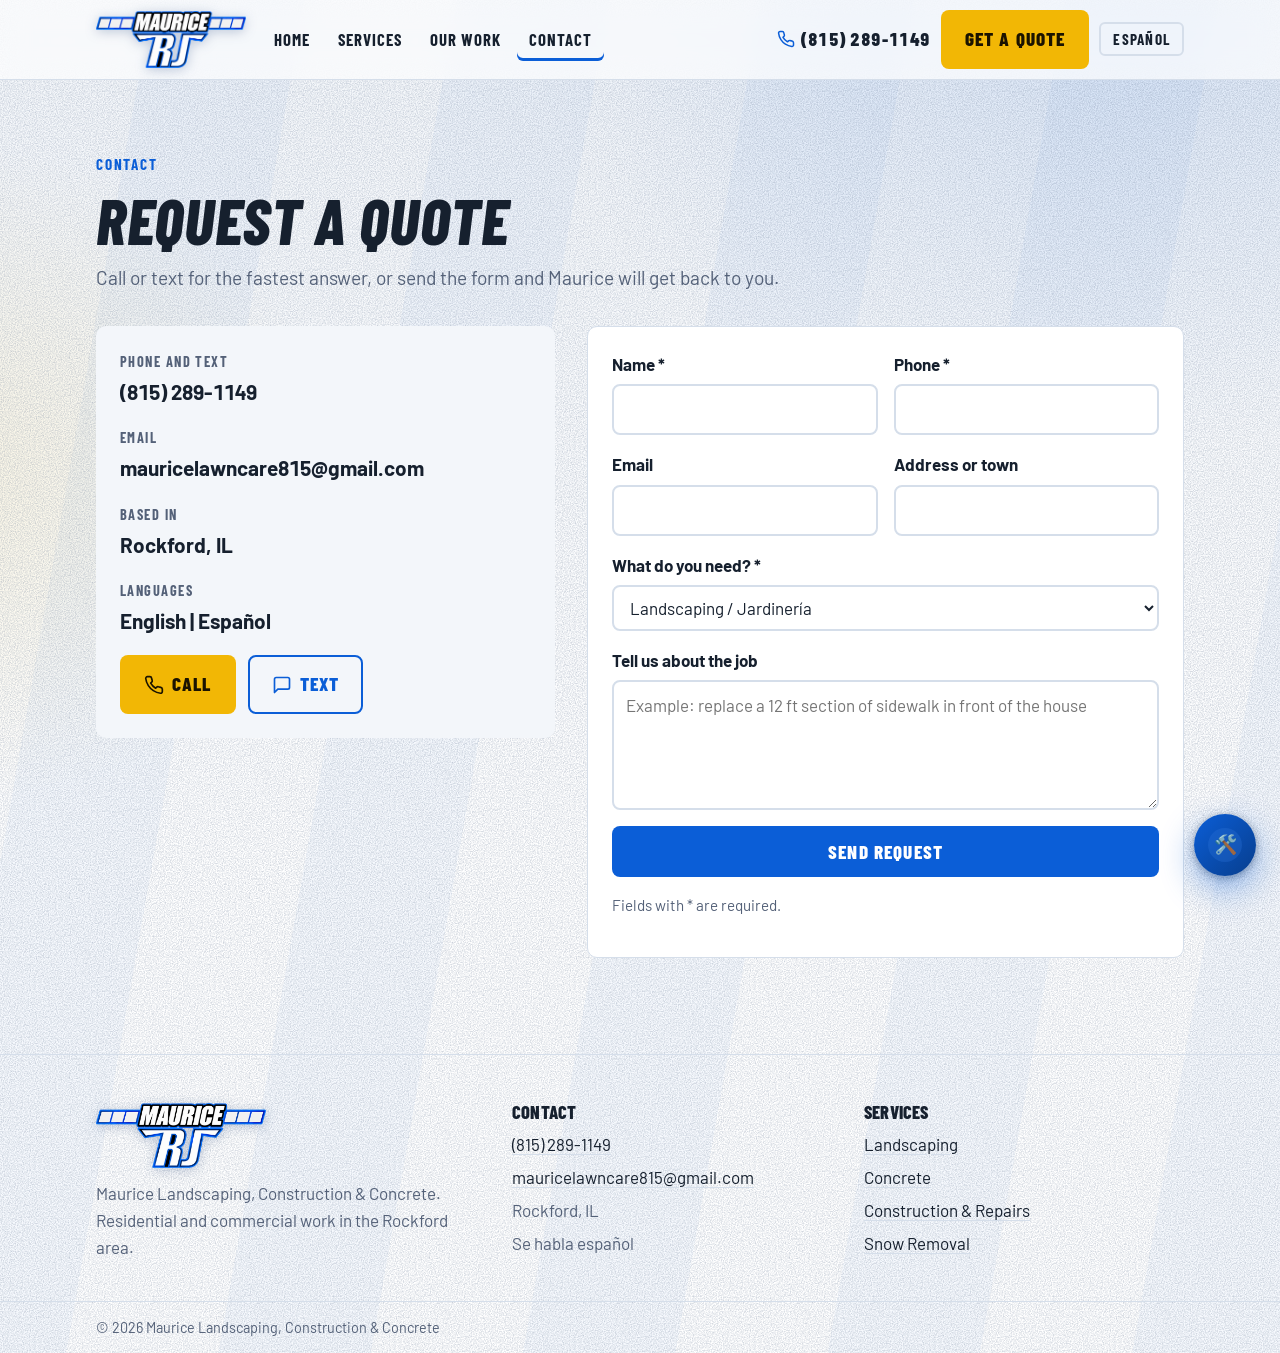
==== contact.html @ 435eb4b1 "Draft website for Maurice RJ (for review) Co-Authored-By: Claude Opus 5.5 <noreply@anthropic.com>" ====
<!doctype html>
<html lang="en" data-lang="en" data-title-en="Request a Quote | Maurice RJ" data-title-es="Pedir cotización | Maurice RJ">
<head>
  <meta charset="utf-8">
  <meta name="viewport" content="width=device-width, initial-scale=1, viewport-fit=cover">
  <title>Request a Quote | Maurice RJ</title>
  <meta name="robots" content="noindex"><!-- draft: remove at launch -->
  <meta name="description" content="Request a quote from Maurice Landscaping, Construction &amp; Concrete. Call or text (815) 289-1149.">
  <link rel="icon" type="image/png" href="images/logo-640.png">
  <link rel="preconnect" href="https://fonts.googleapis.com">
  <link rel="preconnect" href="https://fonts.gstatic.com" crossorigin>
  <link rel="stylesheet" href="https://fonts.googleapis.com/css2?family=Barlow+Condensed:ital,wght@0,700;0,800;1,700;1,800&family=Barlow:wght@400;600;700&display=swap">
  <link rel="stylesheet" href="styles.css">
</head>
<body class="fluid">
  <header class="site-header">
    <div class="wrap">
      <a class="brand" href="index.html" aria-label="Maurice RJ home"><img src="images/logo-640.png" alt="Maurice RJ" width="640" height="242"></a>
      <nav class="nav" aria-label="Main">
        <a href="index.html"><span lang="en">Home</span><span lang="es">Inicio</span></a>
        <a href="services.html"><span lang="en">Services</span><span lang="es">Servicios</span></a>
        <a href="gallery.html"><span lang="en">Our Work</span><span lang="es">Trabajos</span></a>
        <a href="contact.html" aria-current="page"><span lang="en">Contact</span><span lang="es">Contacto</span></a>
      </nav>
      <div class="header-actions">
        <a class="header-phone" href="tel:+18152891149"><svg viewBox="0 0 24 24" fill="none" stroke="currentColor" stroke-width="2" stroke-linecap="round" stroke-linejoin="round" aria-hidden="true"><path d="M22 16.9v3a2 2 0 0 1-2.2 2 19.8 19.8 0 0 1-8.6-3.1 19.5 19.5 0 0 1-6-6A19.8 19.8 0 0 1 2.1 4.2 2 2 0 0 1 4.1 2h3a2 2 0 0 1 2 1.7c.1.9.4 1.8.7 2.7a2 2 0 0 1-.5 2.1L8 9.8a16 16 0 0 0 6 6l1.3-1.3a2 2 0 0 1 2.1-.4c.9.3 1.8.6 2.7.7a2 2 0 0 1 1.7 2z"/></svg><span>(815) 289-1149</span></a>
        <a class="btn btn-signal header-quote" href="contact.html"><span lang="en">Get a quote</span><span lang="es">Cotización</span></a>
        <button class="lang-toggle" type="button">Español</button>
      </div>
    </div>
  </header>

  <main>

    <section>
      <div class="wrap">
        <div class="section-head">
          <span class="eyebrow"><span lang="en">Contact</span><span lang="es">Contacto</span></span>
          <h1 lang="en">Request a quote</h1><h1 lang="es">Pida una cotización</h1>
          <p lang="en" class="lead">Call or text for the fastest answer, or send the form and Maurice will get back to you.</p><p lang="es" class="lead">Llame o mande texto para una respuesta rápida, o mande el formulario y Maurice le contestará.</p>
        </div>
        <div class="contact-grid">
          <div class="contact-card">
            <div class="contact-line"><span class="k"><span lang="en">Phone and text</span><span lang="es">Teléfono y texto</span></span><span class="v"><a href="tel:+18152891149">(815) 289-1149</a></span></div>
            <div class="contact-line"><span class="k">Email</span><span class="v"><a href="mailto:mauricelawncare815@gmail.com">mauricelawncare815@gmail.com</a></span></div>
            <div class="contact-line"><span class="k"><span lang="en">Based in</span><span lang="es">Ubicados en</span></span><span class="v">Rockford, IL</span></div>
            <div class="contact-line"><span class="k"><span lang="en">Languages</span><span lang="es">Idiomas</span></span><span class="v">English | Español</span></div>
            
      <div class="btn-row">
        <a class="btn btn-signal" href="tel:+18152891149"><svg viewBox="0 0 24 24" fill="none" stroke="currentColor" stroke-width="2" stroke-linecap="round" stroke-linejoin="round" aria-hidden="true"><path d="M22 16.9v3a2 2 0 0 1-2.2 2 19.8 19.8 0 0 1-8.6-3.1 19.5 19.5 0 0 1-6-6A19.8 19.8 0 0 1 2.1 4.2 2 2 0 0 1 4.1 2h3a2 2 0 0 1 2 1.7c.1.9.4 1.8.7 2.7a2 2 0 0 1-.5 2.1L8 9.8a16 16 0 0 0 6 6l1.3-1.3a2 2 0 0 1 2.1-.4c.9.3 1.8.6 2.7.7a2 2 0 0 1 1.7 2z"/></svg><span lang="en">Call</span><span lang="es">Llamar</span></a>
        <a class="btn btn-outline" href="sms:+18152891149"><svg viewBox="0 0 24 24" fill="none" stroke="currentColor" stroke-width="2" stroke-linecap="round" stroke-linejoin="round" aria-hidden="true"><path d="M21 15a2 2 0 0 1-2 2H7l-4 4V5a2 2 0 0 1 2-2h14a2 2 0 0 1 2 2z"/></svg><span lang="en">Text</span><span lang="es">Texto</span></a>
      </div>
          </div>
          <form id="quote-form" novalidate>
            <div class="field-row">
              <div class="field"><label for="name"><span lang="en">Name</span><span lang="es">Nombre</span> *</label><input id="name" name="name" autocomplete="name" required></div>
              <div class="field"><label for="phone"><span lang="en">Phone</span><span lang="es">Teléfono</span> *</label><input id="phone" name="phone" type="tel" autocomplete="tel" required></div>
            </div>
            <div class="field-row">
              <div class="field"><label for="email">Email</label><input id="email" name="email" type="email" autocomplete="email"></div>
              <div class="field"><label for="address"><span lang="en">Address or town</span><span lang="es">Dirección o ciudad</span></label><input id="address" name="address" autocomplete="street-address"></div>
            </div>
            <div class="field">
              <label for="service"><span lang="en">What do you need?</span><span lang="es">¿Qué necesita?</span> *</label>
              <select id="service" name="service" required>
                <option value="Landscaping">Landscaping / Jardinería</option>
                <option value="Concrete">Concrete / Concreto</option>
                <option value="Construction or repairs">Construction or repairs / Construcción o reparaciones</option>
                <option value="Snow removal">Snow removal / Limpieza de nieve</option>
                <option value="HOA or commercial contract">HOA or commercial contract / Contrato para asociación o comercial</option>
                <option value="Other">Other / Otro</option>
              </select>
            </div>
            <div class="field">
              <label for="message"><span lang="en">Tell us about the job</span><span lang="es">Cuéntenos del trabajo</span></label>
              <textarea id="message" name="message" data-ph-en="Example: replace a 12 ft section of sidewalk in front of the house" data-ph-es="Ejemplo: cambiar 12 pies de banqueta enfrente de la casa"></textarea>
            </div>
            <button class="btn btn-primary" type="submit"><span lang="en">Send request</span><span lang="es">Enviar solicitud</span></button>
            <p lang="en" class="form-note">Fields with * are required.</p><p lang="es" class="form-note">Los campos con * son obligatorios.</p>
            <p class="form-status" id="form-status" role="status" aria-live="polite"></p>
          </form>
        </div>
      </div>
    </section>
  </main>

  <footer class="site-footer">
    <div class="wrap">
      <div style="display:grid;gap:12px;align-content:start">
        <img src="images/logo-640.png" alt="Maurice RJ" width="640" height="242">
        <p lang="en">Maurice Landscaping, Construction &amp; Concrete. Residential and commercial work in the Rockford area.</p><p lang="es">Maurice Landscaping, Construction &amp; Concrete. Trabajos residenciales y comerciales en el área de Rockford.</p>
      </div>
      <div>
        <h3><span lang="en">Contact</span><span lang="es">Contacto</span></h3>
        <ul>
          <li><a href="tel:+18152891149">(815) 289-1149</a></li>
          <li><a href="mailto:mauricelawncare815@gmail.com">mauricelawncare815@gmail.com</a></li>
          <li>Rockford, IL</li>
          <li><span lang="en">Se habla español</span><span lang="es">Se habla español</span></li>
        </ul>
      </div>
      <div>
        <h3><span lang="en">Services</span><span lang="es">Servicios</span></h3>
        <ul>
          <li><a href="services.html#landscaping"><span lang="en">Landscaping</span><span lang="es">Jardinería</span></a></li>
          <li><a href="services.html#concrete"><span lang="en">Concrete</span><span lang="es">Concreto</span></a></li>
          <li><a href="services.html#repairs"><span lang="en">Construction &amp; Repairs</span><span lang="es">Construcción y reparaciones</span></a></li>
          <li><a href="services.html#snow"><span lang="en">Snow Removal</span><span lang="es">Limpieza de nieve</span></a></li>
        </ul>
      </div>
    </div>
    <div class="copyright"><div class="wrap">&copy; <span id="year">2026</span> Maurice Landscaping, Construction &amp; Concrete</div></div>
  </footer>

  <div class="mobile-bar">
    <a class="btn btn-signal" href="tel:+18152891149"><svg viewBox="0 0 24 24" fill="none" stroke="currentColor" stroke-width="2" stroke-linecap="round" stroke-linejoin="round" aria-hidden="true"><path d="M22 16.9v3a2 2 0 0 1-2.2 2 19.8 19.8 0 0 1-8.6-3.1 19.5 19.5 0 0 1-6-6A19.8 19.8 0 0 1 2.1 4.2 2 2 0 0 1 4.1 2h3a2 2 0 0 1 2 1.7c.1.9.4 1.8.7 2.7a2 2 0 0 1-.5 2.1L8 9.8a16 16 0 0 0 6 6l1.3-1.3a2 2 0 0 1 2.1-.4c.9.3 1.8.6 2.7.7a2 2 0 0 1 1.7 2z"/></svg><span lang="en">Call</span><span lang="es">Llamar</span></a>
    <a class="btn btn-primary" href="sms:+18152891149"><svg viewBox="0 0 24 24" fill="none" stroke="currentColor" stroke-width="2" stroke-linecap="round" stroke-linejoin="round" aria-hidden="true"><path d="M21 15a2 2 0 0 1-2 2H7l-4 4V5a2 2 0 0 1 2-2h14a2 2 0 0 1 2 2z"/></svg><span lang="en">Text</span><span lang="es">Texto</span></a>
  </div>

  <script src="site.js"></script>
  <script src="bizbot-static.js" data-config="bizbot-config.json" defer></script>
</body>
</html>
---- styles.css ----
/* Maurice RJ website
   Layout: bold blue header band with the logo, wide content column, sturdy cards for services,
   big tap targets for Call / Text. Headings echo the slanted logo lettering. */
#bizbot-root { --bizbot-bottom: 24px; --bizbot-bottom-mobile: calc(84px + env(safe-area-inset-bottom, 0px)); }
:root {
  --blue: #0b5ed7;        /* logo blue, main accent */
  --blue-deep: #0a2f6b;   /* header band, footer */
  --ink: #16202e;         /* body text */
  --muted: #546178;       /* secondary text, blue-biased gray */
  --line: #d5deea;        /* borders */
  --surface: #f3f6fa;     /* concrete-light panels */
  --bg: #ffffff;
  --card: #ffffff;
  --on-blue: #ffffff;
  --signal: #f2b705;      /* small highlight, like a job-site marker */
  --font-display: "Barlow Condensed", "Arial Narrow", "Roboto Condensed", Impact, sans-serif;
  --font-body: "Barlow", "Segoe UI", Roboto, Helvetica, Arial, sans-serif;
  --grain: url("data:image/svg+xml,%3Csvg xmlns='http://www.w3.org/2000/svg' width='180' height='180'%3E%3Cfilter id='n'%3E%3CfeTurbulence type='fractalNoise' baseFrequency='.85' numOctaves='3' stitchTiles='stitch'/%3E%3CfeColorMatrix values='0 0 0 0 0.1 0 0 0 0 0.15 0 0 0 0 0.25 0 0 0 .55 -.18'/%3E%3C/filter%3E%3Crect width='100%25' height='100%25' filter='url(%23n)'/%3E%3C/svg%3E");
  --glow: rgba(11, 94, 215, 0.13);
  --glow2: rgba(242, 183, 5, 0.10);
  --stripe: rgba(11, 94, 215, 0.035);
  --header-bg: rgba(255, 255, 255, 0.72);
  --font-ui: var(--font-display);
  --font-label: var(--font-display);
  --accent-font: inherit;
  --accent-style: inherit;
  --accent-case: inherit;
  --h-weight: 800; --h-spacing: 0.01em; --h-style: italic; --h-case: uppercase; --h3-case: uppercase; --h3-weight: 800; --label-weight: 700;
  --radius: 10px;
  --wrap: 1120px;
  color-scheme: light;
}
@media (prefers-color-scheme: dark) {
  :root:not([data-theme="light"]) {
    --blue: #4c8ff0; --blue-deep: #071d42; --ink: #e7edf6; --muted: #a3b1c6; --line: #2a3a52;
    --surface: #111b2b; --bg: #0b1422; --card: #142035; --on-blue: #ffffff; --signal: #f2c230;
    --grain: url("data:image/svg+xml,%3Csvg xmlns='http://www.w3.org/2000/svg' width='180' height='180'%3E%3Cfilter id='n'%3E%3CfeTurbulence type='fractalNoise' baseFrequency='.85' numOctaves='3' stitchTiles='stitch'/%3E%3CfeColorMatrix values='0 0 0 0 1 0 0 0 0 1 0 0 0 0 1 0 0 0 .3 -.12'/%3E%3C/filter%3E%3Crect width='100%25' height='100%25' filter='url(%23n)'/%3E%3C/svg%3E"); --glow: rgba(76, 143, 240, 0.30); --glow2: rgba(242, 194, 48, 0.08); --stripe: rgba(255, 255, 255, 0.025); --header-bg: rgba(11, 20, 34, 0.72);
    color-scheme: dark;
  }
}
:root[data-theme="dark"] {
  --blue: #4c8ff0; --blue-deep: #071d42; --ink: #e7edf6; --muted: #a3b1c6; --line: #2a3a52;
  --surface: #111b2b; --bg: #0b1422; --card: #142035; --on-blue: #ffffff; --signal: #f2c230;
    --grain: url("data:image/svg+xml,%3Csvg xmlns='http://www.w3.org/2000/svg' width='180' height='180'%3E%3Cfilter id='n'%3E%3CfeTurbulence type='fractalNoise' baseFrequency='.85' numOctaves='3' stitchTiles='stitch'/%3E%3CfeColorMatrix values='0 0 0 0 1 0 0 0 0 1 0 0 0 0 1 0 0 0 .3 -.12'/%3E%3C/filter%3E%3Crect width='100%25' height='100%25' filter='url(%23n)'/%3E%3C/svg%3E"); --glow: rgba(76, 143, 240, 0.30); --glow2: rgba(242, 194, 48, 0.08); --stripe: rgba(255, 255, 255, 0.025); --header-bg: rgba(11, 20, 34, 0.72);
  color-scheme: dark;
}

* { box-sizing: border-box; }
html { -webkit-text-size-adjust: 100%; }
body {
  margin: 0;
  background: var(--bg);
  color: var(--ink);
  font-family: var(--font-body);
  font-size: 1.0625rem;
  line-height: 1.6;
}
img { max-width: 100%; height: auto; display: block; }
a { color: var(--blue); }
a:focus-visible, button:focus-visible, input:focus-visible, select:focus-visible, textarea:focus-visible {
  outline: 3px solid var(--signal); outline-offset: 2px;
}

/* Language switching: both languages live in the page, one is hidden */
html[data-lang="en"] [lang="es"]:not(html), html[data-lang="es"] [lang="en"]:not(html) { display: none !important; }

.wrap {
  max-width: var(--wrap);
  margin: 0 auto;
  padding-left: max(16px, env(safe-area-inset-left, 0px));
  padding-right: max(16px, env(safe-area-inset-right, 0px));
}

h1, h2, h3 {
  font-family: var(--font-display);
  font-weight: var(--h-weight);
  line-height: 1.05;
  letter-spacing: var(--h-spacing);
  text-wrap: balance;
  margin: 0;
}
h1 { font-size: clamp(2.4rem, 6vw, 4rem); font-style: var(--h-style); text-transform: var(--h-case); }
h2 { font-size: clamp(1.8rem, 4vw, 2.6rem); font-style: var(--h-style); text-transform: var(--h-case); }
h3 { font-size: 1.45rem; text-transform: var(--h3-case); font-weight: var(--h3-weight); }
.accent { font-family: var(--accent-font); font-style: var(--accent-style); text-transform: var(--accent-case); }
p { margin: 0; max-width: 65ch; }
.eyebrow {
  font-family: var(--font-label); font-weight: var(--label-weight); text-transform: uppercase;
  letter-spacing: 0.12em; font-size: 0.95rem; color: var(--blue);
}
.lead { font-size: 1.2rem; color: var(--muted); }

/* ---------- Header ---------- */
/* Glassy header that lets the page show through instead of a solid blue block */
.site-header {
  background: var(--header-bg);
  -webkit-backdrop-filter: blur(14px) saturate(1.2);
  backdrop-filter: blur(14px) saturate(1.2);
  color: var(--ink);
  position: sticky; top: env(safe-area-inset-top, 0px); z-index: 10;
  border-bottom: 1px solid var(--line);
}
.site-header .wrap {
  display: flex; align-items: center; gap: 16px; flex-wrap: wrap;
  padding-block: 10px;
}
.brand { display: flex; align-items: center; flex: 0 0 auto; }
.brand img { width: 150px; filter: drop-shadow(0 2px 6px rgba(10, 47, 107, 0.25)); }
.nav { display: flex; gap: 4px; flex-wrap: wrap; flex: 1 1 auto; }
.nav a {
  color: var(--ink); text-decoration: none;
  font-family: var(--font-ui); font-weight: 700; text-transform: uppercase; letter-spacing: 0.06em;
  font-size: 1.05rem; padding: 8px 12px; border-radius: 6px;
}
.nav a:hover { background: var(--surface); }
.nav a[aria-current="page"] { box-shadow: inset 0 -3px 0 var(--blue); }
.header-actions { display: flex; gap: 10px; align-items: center; margin-left: auto; }
.header-phone {
  display: inline-flex; align-items: center; gap: 6px; color: var(--ink); text-decoration: none;
  font: 800 1.15rem var(--font-ui); letter-spacing: 0.03em; font-variant-numeric: tabular-nums; white-space: nowrap;
}
.header-phone svg { width: 18px; height: 18px; color: var(--blue); }
.header-quote { min-height: 42px; padding: 8px 16px; font-size: 1.05rem; }
.lang-toggle {
  background: transparent; color: var(--ink); border: 2px solid var(--line);
  font: 700 0.95rem var(--font-ui); letter-spacing: 0.08em; text-transform: uppercase;
  padding: 6px 12px; border-radius: 6px; cursor: pointer;
}
.lang-toggle:hover { border-color: var(--blue); }

/* ---------- Buttons ---------- */
.btn {
  display: inline-flex; align-items: center; justify-content: center; gap: 8px;
  font-family: var(--font-ui); font-weight: 800; font-size: 1.2rem;
  text-transform: uppercase; letter-spacing: 0.06em; text-decoration: none;
  padding: 12px 22px; border-radius: 8px; border: 2px solid transparent; cursor: pointer;
  min-height: 48px;
}
.btn-primary { background: var(--blue); color: var(--on-blue); }
.btn-primary:hover { filter: brightness(1.08); }
.btn-signal { background: var(--signal); color: #1b1300; }
.btn-ghost { background: transparent; color: var(--on-blue); border-color: rgba(255,255,255,0.6); }
.btn-outline { background: transparent; color: var(--blue); border-color: var(--blue); }
.btn-row { display: flex; flex-wrap: wrap; gap: 12px; }
.btn svg { width: 20px; height: 20px; flex: 0 0 auto; }

/* ---------- Hero ---------- */
.hero {
  background:
    url("data:image/svg+xml,%3Csvg xmlns='http://www.w3.org/2000/svg' width='180' height='180'%3E%3Cfilter id='n'%3E%3CfeTurbulence type='fractalNoise' baseFrequency='.85' numOctaves='3' stitchTiles='stitch'/%3E%3CfeColorMatrix values='0 0 0 0 1 0 0 0 0 1 0 0 0 0 1 0 0 0 .3 -.12'/%3E%3C/filter%3E%3Crect width='100%25' height='100%25' filter='url(%23n)'/%3E%3C/svg%3E"),
    radial-gradient(60% 80% at 85% 10%, rgba(255,255,255,0.16), transparent 70%),
    repeating-linear-gradient(100deg, transparent 0 150px, rgba(255,255,255,0.03) 150px 300px),
    linear-gradient(115deg, var(--blue-deep) 0%, var(--blue-deep) 55%, var(--blue) 55.2%, var(--blue) 100%);
  background-size: 180px 180px, auto, auto, auto;
  color: var(--on-blue);
}
.hero .wrap {
  display: grid; grid-template-columns: minmax(0, 1.25fr) minmax(0, 1fr);
  gap: 32px; align-items: center; padding-block: 56px 64px;
}
.hero-copy { display: grid; gap: 18px; min-width: 0; }
.hero-copy .eyebrow { color: var(--signal); }
.hero-copy p { font-size: 1.2rem; color: rgba(255,255,255,0.88); }
.hero-badge {
  display: grid; gap: 14px; min-width: 0; padding: 0;
}
.hero-badge img { filter: drop-shadow(0 8px 18px rgba(0, 0, 0, 0.28)); }
.hero-badge img { width: 100%; max-width: 420px; margin: 0 auto; }
.phone-big {
  font-family: var(--font-display); font-weight: 800; font-size: clamp(2rem, 5vw, 2.8rem);
  letter-spacing: 0.02em; text-align: center; color: var(--on-blue); text-decoration: none;
  font-variant-numeric: tabular-nums;
}
.hero-badge small { display: block; text-align: center; color: rgba(255,255,255,0.8); font-size: 0.95rem; }

/* ---------- 3D home hero: the yard scene fills the hero, text sits on the left ---------- */
.hero3d { position: relative; overflow: hidden; }
.hero-scene { position: absolute; inset: 0; }
.hero-scene canvas, .trade-scene canvas { position: absolute; inset: 0; width: 100%; height: 100%; display: block; }
.hero-scene.no-webgl, .trade-scene.no-webgl { display: none; }
.hero3d .wrap {
  position: relative; z-index: 1; pointer-events: none;
  display: flex; align-items: center; min-height: clamp(560px, 80vh, 780px); padding-block: 48px;
}
.hero3d .hero-copy { display: grid; gap: 18px; min-width: 0; max-width: 34rem; pointer-events: auto; }
.hero3d h1 { color: var(--ink); font-size: clamp(2.6rem, 6.5vw, 5rem); }
.hero3d h1 .accent { color: var(--blue); display: block; }
.hero3d .hero-copy p { font-size: 1.2rem; color: var(--muted); }

/* Numbered trade rows with their own small scenes, alternating sides */
.trades { display: grid; gap: 32px; }
.trade { display: grid; grid-template-columns: minmax(0, 1.15fr) minmax(0, 1fr); gap: 48px; align-items: center; }
.trade:nth-child(even) .trade-scene { order: 2; }
.trade-scene { position: relative; aspect-ratio: 4 / 3; max-width: 100%; min-width: 0; }
.trade-copy { display: grid; gap: 14px; justify-items: start; min-width: 0; }
.trade-num {
  font-family: var(--font-display); font-weight: 800; font-style: italic; line-height: 0.8;
  font-size: clamp(3.5rem, 9vw, 6rem); color: var(--blue); opacity: 0.28;
}

/* Fluid look: one continuous background, no colored bands between parts */
body.fluid {
  background-color: var(--bg);
  background-image:
    var(--grain),
    radial-gradient(70% 55% at 88% -5%, var(--glow), transparent 70%),
    radial-gradient(45% 35% at -5% 35%, var(--glow2), transparent 70%),
    repeating-linear-gradient(100deg, transparent 0 150px, var(--stripe) 150px 300px),
    linear-gradient(180deg, var(--surface) 0, var(--bg) 95vh);
  background-size: 180px 180px, auto, auto, auto, auto;
}
body.fluid .band, body.fluid .cta { background: transparent; color: var(--ink); }
body.fluid section { padding-block: 72px; }
body.fluid .cta p { color: var(--muted); }
body.fluid .cta .btn-ghost { color: var(--blue); border-color: var(--blue); }
body.fluid .service-card { border-top-width: 1px; }

/* ---------- Sections ---------- */
section { padding-block: 64px; }
.section-head { display: grid; gap: 10px; margin-bottom: 32px; }
.band { background: var(--surface); }

.grid { display: grid; gap: 20px; }
.grid-4 { grid-template-columns: repeat(4, minmax(0, 1fr)); }
.grid-3 { grid-template-columns: repeat(3, minmax(0, 1fr)); }
.grid-2 { grid-template-columns: repeat(2, minmax(0, 1fr)); }

.service-card {
  background: var(--card); border: 1px solid var(--line); border-radius: var(--radius);
  padding: 24px; display: grid; gap: 12px; align-content: start; min-width: 0;
  border-top: 5px solid var(--blue);
}
.service-card .icon { width: 44px; height: 44px; color: var(--blue); }
.service-card p { color: var(--muted); }
.service-card a { font-weight: 700; text-decoration: none; }

.checklist { list-style: none; padding: 0; margin: 0; display: grid; gap: 8px; }
.checklist li { padding-left: 28px; position: relative; }
.checklist li::before {
  content: ""; position: absolute; left: 0; top: 0.45em; width: 14px; height: 14px;
  background: var(--blue); clip-path: polygon(0 55%, 18% 37%, 40% 60%, 82% 10%, 100% 28%, 40% 95%);
}

.towns { display: flex; flex-wrap: wrap; gap: 10px; list-style: none; padding: 0; margin: 0; }
.towns li {
  border: 2px solid var(--line); border-radius: 999px; padding: 6px 16px; font-weight: 600;
  background: var(--card);
}

/* Recent work: job tickets */
.ticket {
  background: var(--card); border: 1px dashed var(--line); border-radius: var(--radius);
  padding: 18px 20px; display: grid; gap: 6px; min-width: 0;
}
.ticket .meta {
  font-family: var(--font-label); font-weight: var(--label-weight); text-transform: uppercase; letter-spacing: 0.08em;
  font-size: 0.9rem; color: var(--blue);
}
.ticket h3 { font-size: 1.25rem; }
.ticket p { color: var(--muted); font-size: 0.98rem; }

/* CTA band */
.cta { background: var(--blue); color: var(--on-blue); }
.cta .wrap { display: flex; flex-wrap: wrap; gap: 24px; align-items: center; justify-content: space-between; padding-block: 44px; }
.cta p { color: rgba(255,255,255,0.9); }

/* Services page detail blocks */
.service-detail {
  display: grid; grid-template-columns: minmax(0, 1fr) minmax(0, 1.4fr); gap: 32px;
  padding-block: 40px; border-bottom: 1px solid var(--line);
}
.service-detail:last-child { border-bottom: 0; }
.service-detail .label { display: grid; gap: 12px; align-content: start; }

/* Gallery */
.photo {
  aspect-ratio: 4 / 3; max-width: 100%; border-radius: var(--radius);
  background:
    repeating-linear-gradient(45deg, var(--surface) 0 14px, transparent 14px 28px),
    var(--card);
  border: 2px dashed var(--line); display: grid; place-items: center; text-align: center;
  padding: 16px; color: var(--muted); font-weight: 600;
}
.photo strong { display: block; font-family: var(--font-display); text-transform: uppercase; font-size: 1.25rem; color: var(--ink); }

/* Contact */
.contact-grid { display: grid; grid-template-columns: minmax(0, 1fr) minmax(0, 1.3fr); gap: 32px; align-items: start; }
.contact-card { background: var(--surface); border-radius: var(--radius); padding: 24px; display: grid; gap: 18px; min-width: 0; }
.contact-line { display: grid; gap: 2px; }
.contact-line .k { font-family: var(--font-label); text-transform: uppercase; letter-spacing: 0.1em; font-weight: 700; color: var(--muted); font-size: 0.9rem; }
.contact-line .v { font-size: 1.3rem; font-weight: 700; word-break: break-word; font-variant-numeric: tabular-nums; }
.contact-line .v a { color: var(--ink); text-decoration: none; }

form { display: grid; gap: 16px; background: var(--card); border: 1px solid var(--line); border-radius: var(--radius); padding: 24px; min-width: 0; }
.field { display: grid; gap: 6px; }
.field-row { display: grid; grid-template-columns: minmax(0, 1fr) minmax(0, 1fr); gap: 16px; }
label { font-weight: 700; }
input, select, textarea {
  font: inherit; color: var(--ink); background: var(--bg);
  border: 2px solid var(--line); border-radius: 8px; padding: 10px 12px; width: 100%;
}
textarea { min-height: 130px; resize: vertical; }
.form-note { color: var(--muted); font-size: 0.95rem; }
.form-status { font-weight: 700; color: var(--blue); }

/* Footer */
.site-footer { background: transparent; color: var(--muted); border-top: 1px solid var(--line); margin-top: 24px; }
.site-footer .wrap { display: grid; grid-template-columns: minmax(0, 1.2fr) repeat(2, minmax(0, 1fr)); gap: 32px; padding-block: 48px 40px; }
.site-footer a { color: var(--ink); text-decoration-color: var(--line); text-underline-offset: 3px; }
.site-footer a:hover { color: var(--blue); }
.site-footer img { width: 170px; filter: drop-shadow(0 2px 6px rgba(10, 47, 107, 0.25)); }
.site-footer h3 { color: var(--ink); font-size: 1.15rem; margin-bottom: 8px; }
.site-footer ul { list-style: none; padding: 0; margin: 0; display: grid; gap: 6px; }
.copyright { border-top: 1px solid var(--line); }
.copyright .wrap { display: block; padding-block: 14px; font-size: 0.9rem; }

/* Sticky phone bar on small screens */
.mobile-bar { display: none; }

@media (max-width: 900px) {
  .grid-4 { grid-template-columns: repeat(2, minmax(0, 1fr)); }
  .grid-3 { grid-template-columns: repeat(2, minmax(0, 1fr)); }
  .hero .wrap, .hero3d .wrap, .service-detail, .contact-grid, .site-footer .wrap { grid-template-columns: minmax(0, 1fr); }
  .hero { background: var(--blue-deep); }
  .hero3d { display: flex; flex-direction: column; }
  .hero3d .wrap { min-height: 0; padding-block: 36px 0; }
  .hero-scene { position: relative; inset: auto; order: 2; height: min(72vw, 480px); }
  .trade { grid-template-columns: minmax(0, 1fr); gap: 16px; }
  .trade:nth-child(even) .trade-scene { order: 0; }
  .header-phone span { display: none; }
}
@media (max-width: 640px) {
  body { padding-bottom: calc(68px + env(safe-area-inset-bottom, 0px)); }
  .grid-4, .grid-3, .grid-2, .field-row { grid-template-columns: minmax(0, 1fr); }
  .brand img { width: 120px; }
  .nav { order: 3; width: 100%; justify-content: space-between; }
  .nav a { padding: 6px 8px; font-size: 1rem; }
  .header-phone { display: none; }
  section { padding-block: 44px; }
  .mobile-bar {
    display: grid; grid-template-columns: 1fr 1fr; gap: 10px;
    position: fixed; left: 0; right: 0; bottom: 0; z-index: 20;
    background: var(--header-bg); border-top: 1px solid var(--line);
    -webkit-backdrop-filter: blur(14px); backdrop-filter: blur(14px);
    padding: 10px max(16px, env(safe-area-inset-right, 0px)) calc(10px + env(safe-area-inset-bottom, 0px)) max(16px, env(safe-area-inset-left, 0px));
  }
  .mobile-bar .btn { font-size: 1.1rem; padding: 10px; }
}
@media (prefers-reduced-motion: no-preference) {
  .btn, .nav a { transition: filter .15s ease, background-color .15s ease; }
}
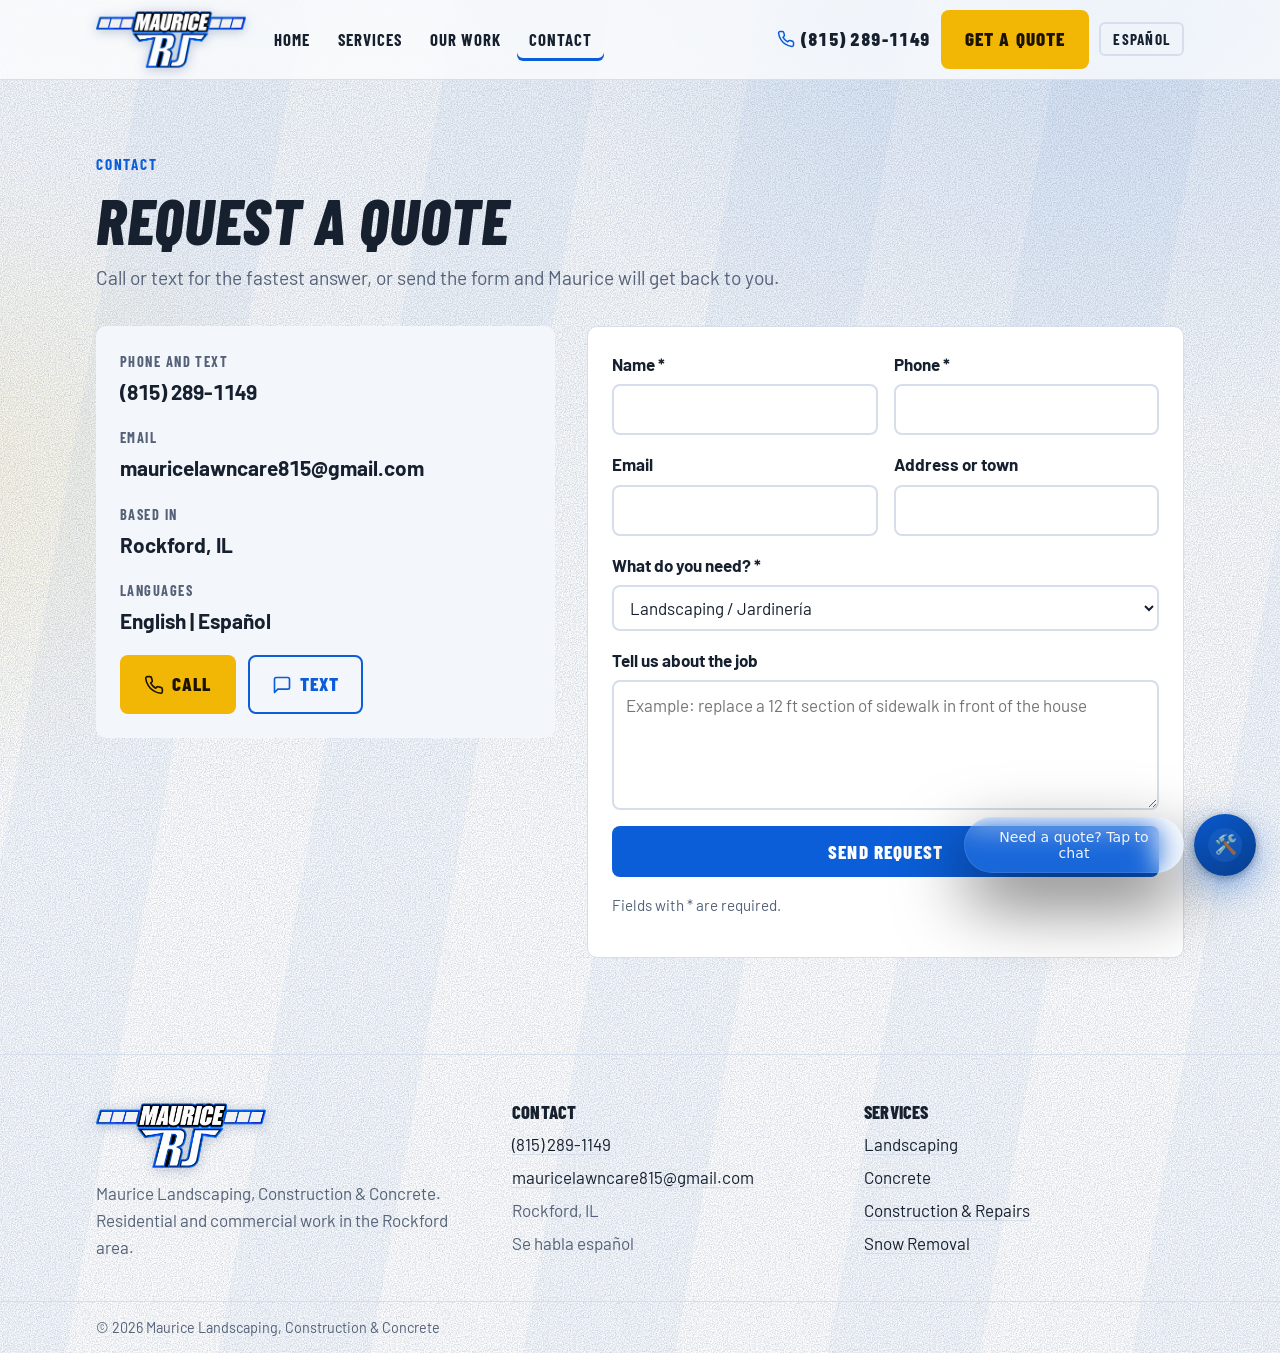
==== commit d91e955f: "Version CSS/JS links so updates show without a hard refresh Co-Authored-By: Claude Opus 5.5 <noreply" ====
--- a/contact.html
+++ b/contact.html
@@ -10,7 +10,7 @@
   <link rel="preconnect" href="https://fonts.googleapis.com">
   <link rel="preconnect" href="https://fonts.gstatic.com" crossorigin>
   <link rel="stylesheet" href="https://fonts.googleapis.com/css2?family=Barlow+Condensed:ital,wght@0,700;0,800;1,700;1,800&family=Barlow:wght@400;600;700&display=swap">
-  <link rel="stylesheet" href="styles.css">
+  <link rel="stylesheet" href="styles.css?v=mvcvbjs6">
 </head>
 <body class="fluid">
   <header class="site-header">
@@ -48,7 +48,7 @@
             
       <div class="btn-row">
         <a class="btn btn-signal" href="tel:+18152891149"><svg viewBox="0 0 24 24" fill="none" stroke="currentColor" stroke-width="2" stroke-linecap="round" stroke-linejoin="round" aria-hidden="true"><path d="M22 16.9v3a2 2 0 0 1-2.2 2 19.8 19.8 0 0 1-8.6-3.1 19.5 19.5 0 0 1-6-6A19.8 19.8 0 0 1 2.1 4.2 2 2 0 0 1 4.1 2h3a2 2 0 0 1 2 1.7c.1.9.4 1.8.7 2.7a2 2 0 0 1-.5 2.1L8 9.8a16 16 0 0 0 6 6l1.3-1.3a2 2 0 0 1 2.1-.4c.9.3 1.8.6 2.7.7a2 2 0 0 1 1.7 2z"/></svg><span lang="en">Call</span><span lang="es">Llamar</span></a>
-        <a class="btn btn-outline" href="sms:+18152891149"><svg viewBox="0 0 24 24" fill="none" stroke="currentColor" stroke-width="2" stroke-linecap="round" stroke-linejoin="round" aria-hidden="true"><path d="M21 15a2 2 0 0 1-2 2H7l-4 4V5a2 2 0 0 1 2-2h14a2 2 0 0 1 2 2z"/></svg><span lang="en">Text</span><span lang="es">Texto</span></a>
+        <a class="btn btn-outline" href="sms:+18152891149"><svg viewBox="0 0 24 24" fill="none" stroke="currentColor" stroke-width="2" stroke-linecap="round" stroke-linejoin="round" aria-hidden="true"><path d="M21 15a2 2 0 0 1-2 2H7l-4 4V5a2 2 0 0 1 2-2h14a2 2 0 0 1 2 2z"/></svg><span lang="en">Text</span><span lang="es">Mensaje</span></a>
       </div>
           </div>
           <form id="quote-form" novalidate>
@@ -114,10 +114,10 @@
 
   <div class="mobile-bar">
     <a class="btn btn-signal" href="tel:+18152891149"><svg viewBox="0 0 24 24" fill="none" stroke="currentColor" stroke-width="2" stroke-linecap="round" stroke-linejoin="round" aria-hidden="true"><path d="M22 16.9v3a2 2 0 0 1-2.2 2 19.8 19.8 0 0 1-8.6-3.1 19.5 19.5 0 0 1-6-6A19.8 19.8 0 0 1 2.1 4.2 2 2 0 0 1 4.1 2h3a2 2 0 0 1 2 1.7c.1.9.4 1.8.7 2.7a2 2 0 0 1-.5 2.1L8 9.8a16 16 0 0 0 6 6l1.3-1.3a2 2 0 0 1 2.1-.4c.9.3 1.8.6 2.7.7a2 2 0 0 1 1.7 2z"/></svg><span lang="en">Call</span><span lang="es">Llamar</span></a>
-    <a class="btn btn-primary" href="sms:+18152891149"><svg viewBox="0 0 24 24" fill="none" stroke="currentColor" stroke-width="2" stroke-linecap="round" stroke-linejoin="round" aria-hidden="true"><path d="M21 15a2 2 0 0 1-2 2H7l-4 4V5a2 2 0 0 1 2-2h14a2 2 0 0 1 2 2z"/></svg><span lang="en">Text</span><span lang="es">Texto</span></a>
+    <a class="btn btn-primary" href="sms:+18152891149"><svg viewBox="0 0 24 24" fill="none" stroke="currentColor" stroke-width="2" stroke-linecap="round" stroke-linejoin="round" aria-hidden="true"><path d="M21 15a2 2 0 0 1-2 2H7l-4 4V5a2 2 0 0 1 2-2h14a2 2 0 0 1 2 2z"/></svg><span lang="en">Text</span><span lang="es">Mensaje</span></a>
   </div>
 
-  <script src="site.js"></script>
-  <script src="bizbot-static.js" data-config="bizbot-config.json" defer></script>
+  <script src="site.js?v=mvcvbjs6"></script>
+  <script src="bizbot-static.js?v=mvcvbjs6" data-config="bizbot-config.json" defer></script>
 </body>
 </html>
--- a/styles.css
+++ b/styles.css
@@ -187,6 +187,15 @@
 .hero3d h1 .accent { color: var(--blue); display: block; }
 .hero3d .hero-copy p { font-size: 1.2rem; color: var(--muted); }
 
+/* "What we do" header: big two-line title with a short intro under it */
+.trades-head { margin-bottom: 48px; }
+.trades-title { display: grid; gap: 14px; min-width: 0; }
+.trades-title h2 { font-size: clamp(2.4rem, 6vw, 4.4rem); line-height: 0.95; text-wrap: balance; }
+.trades-title .accent { display: block; color: var(--blue); }
+.trades-title .outline { font-size: 0.68em; margin-top: 6px; }
+.trades-lead { font-size: clamp(1.25rem, 2.2vw, 1.55rem); line-height: 1.5; max-width: 40ch; }
+.trade { scroll-margin-top: 96px; }
+
 /* Numbered trade rows with their own small scenes, alternating sides */
 .trades { display: grid; gap: 32px; }
 .trade { display: grid; grid-template-columns: minmax(0, 1.15fr) minmax(0, 1fr); gap: 48px; align-items: center; }
@@ -327,6 +336,13 @@
   .hero-scene { position: relative; inset: auto; order: 2; height: min(72vw, 480px); }
   .trade { grid-template-columns: minmax(0, 1fr); gap: 16px; }
   .trade:nth-child(even) .trade-scene { order: 0; }
+  /* Phones: number and title first, then the scene, then the text */
+  .trade-copy { display: contents; }
+  .trade > * { justify-self: start; }
+  .trade .trade-num { order: 1; }
+  .trade .trade-copy > h2 { order: 2; }
+  .trade .trade-scene, .trade:nth-child(even) .trade-scene { order: 3; justify-self: stretch; }
+  .trade .trade-copy > :not(.trade-num):not(h2) { order: 4; }
   .header-phone span { display: none; }
 }
 @media (max-width: 640px) {
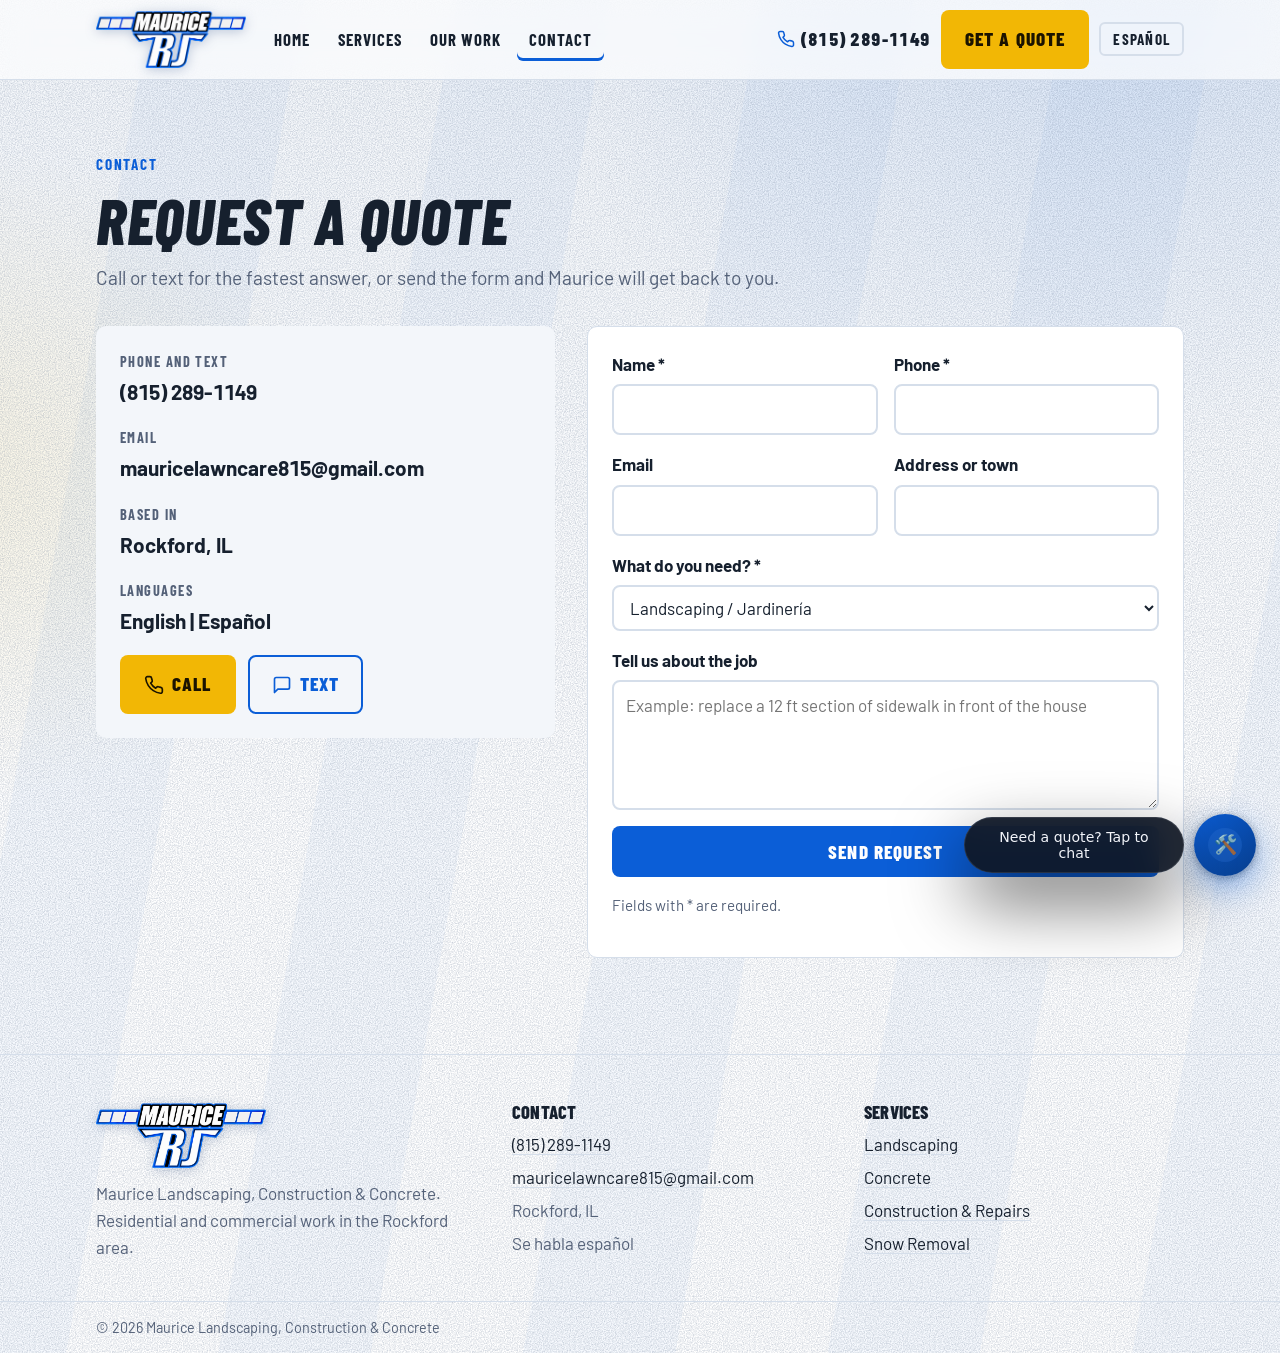
==== commit 38db773a: "Solid chatbot greeting bubble so it reads on the light theme Co-Authored-By: Claude Opus 5.5 <norepl" ====
--- a/contact.html
+++ b/contact.html
@@ -10,7 +10,7 @@
   <link rel="preconnect" href="https://fonts.googleapis.com">
   <link rel="preconnect" href="https://fonts.gstatic.com" crossorigin>
   <link rel="stylesheet" href="https://fonts.googleapis.com/css2?family=Barlow+Condensed:ital,wght@0,700;0,800;1,700;1,800&family=Barlow:wght@400;600;700&display=swap">
-  <link rel="stylesheet" href="styles.css?v=mvcvbjs6">
+  <link rel="stylesheet" href="styles.css?v=mvcvfajm">
 </head>
 <body class="fluid">
   <header class="site-header">
@@ -117,7 +117,7 @@
     <a class="btn btn-primary" href="sms:+18152891149"><svg viewBox="0 0 24 24" fill="none" stroke="currentColor" stroke-width="2" stroke-linecap="round" stroke-linejoin="round" aria-hidden="true"><path d="M21 15a2 2 0 0 1-2 2H7l-4 4V5a2 2 0 0 1 2-2h14a2 2 0 0 1 2 2z"/></svg><span lang="en">Text</span><span lang="es">Mensaje</span></a>
   </div>
 
-  <script src="site.js?v=mvcvbjs6"></script>
-  <script src="bizbot-static.js?v=mvcvbjs6" data-config="bizbot-config.json" defer></script>
+  <script src="site.js?v=mvcvfajm"></script>
+  <script src="bizbot-static.js?v=mvcvfajm" data-config="bizbot-config.json" defer></script>
 </body>
 </html>
